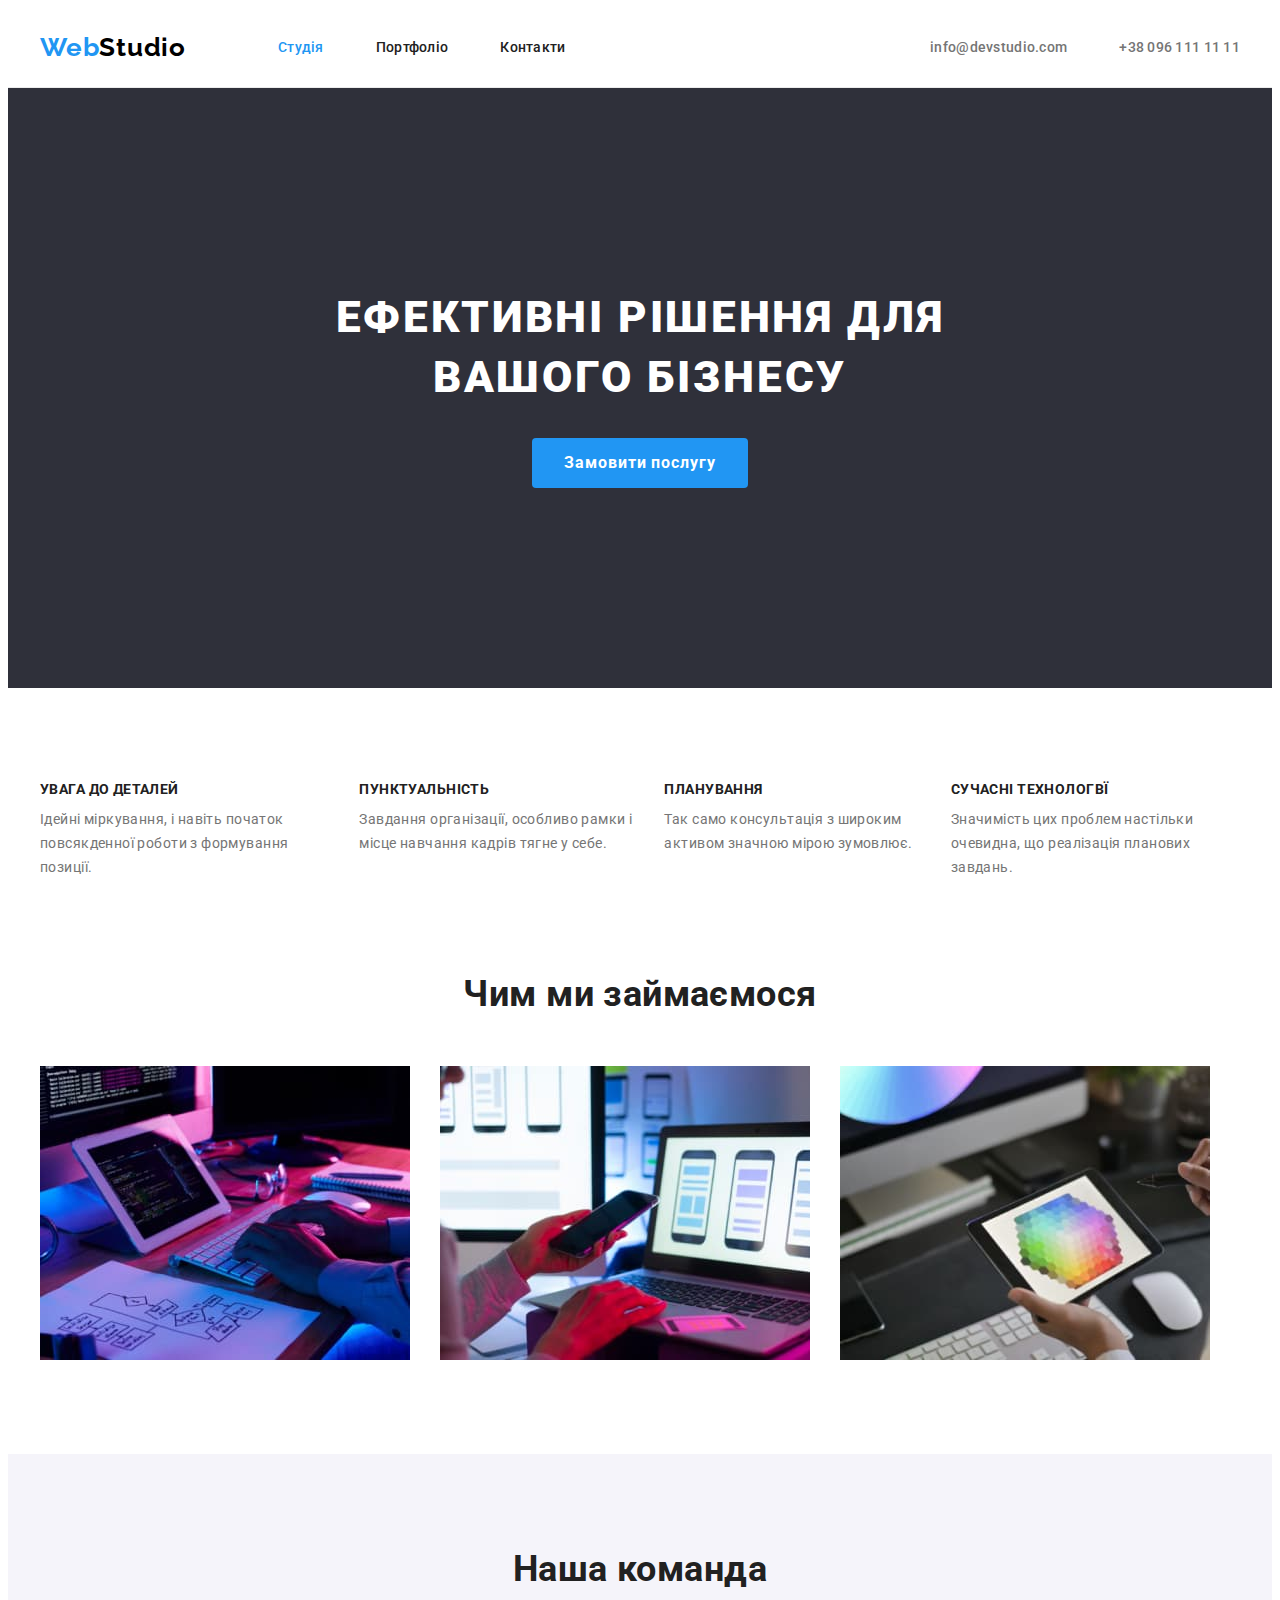
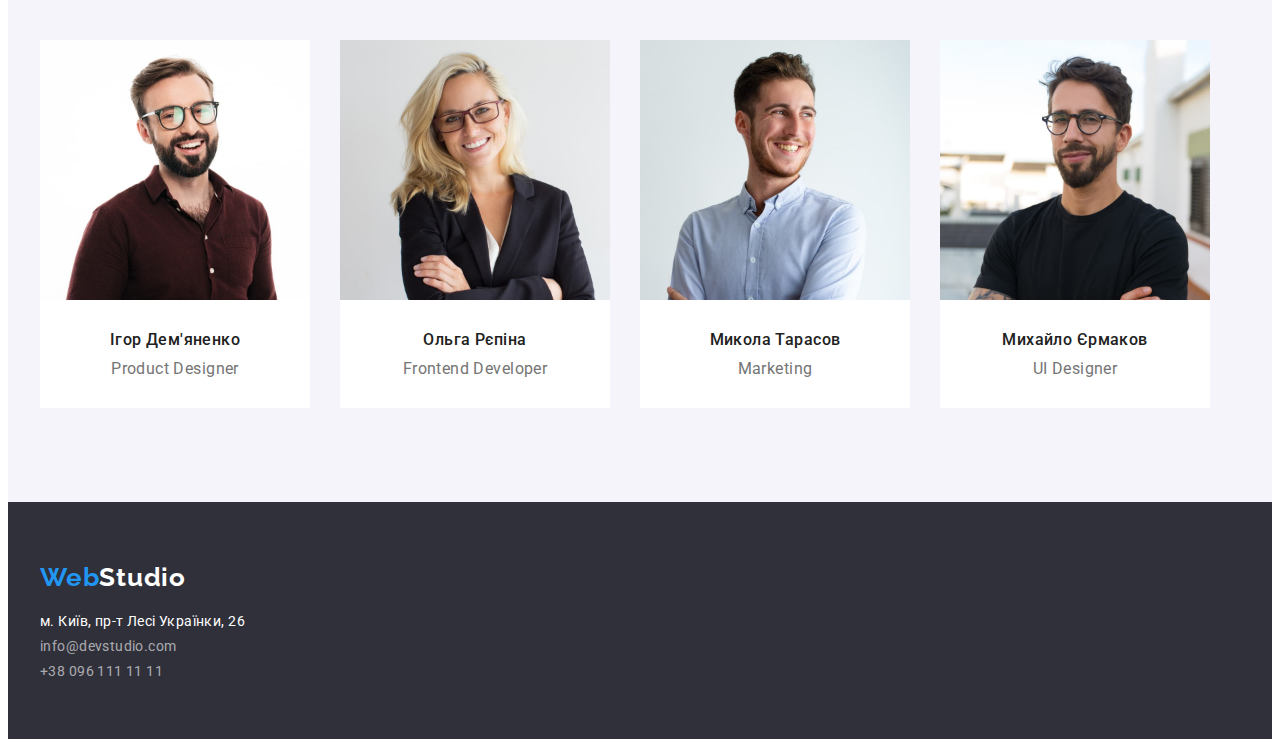
==== index.html @ 87c60b22 "add 3" ====
<!DOCTYPE html>
<html lang="uk">
  <head>
    <meta charset="UTF-8" />
    <meta http-equiv="X-UA-Compatible" content="IE=edge" />
    <meta name="viewport" content="width=device-width, initial-scale=1.0" />
    <title>Document</title>
    <link
      rel="stylesheet"
      href="https://cdnjs.cloudflare.com/ajax/libs/modern-normalize/1.1.0/modern-normalize.min.css"
      integrity="sha512-wpPYUAdjBVSE4KJnH1VR1HeZfpl1ub8YT/NKx4PuQ5NmX2tKuGu6U/JRp5y+Y8XG2tV+wKQpNHVUX03MfMFn9Q=="
      crossorigin="anonymous"
      referrerpolicy="no-referrer"
    />
    <link rel="preconnect" href="https://fonts.googleapis.com" />
    <link rel="preconnect" href="https://fonts.gstatic.com" crossorigin />
    <link
      href="https://fonts.googleapis.com/css2?family=Raleway:wght@700&family=Roboto:ital,wght@0,400;0,500;0,700;1,900&display=swap"
      rel="stylesheet"
    />
    <link rel="stylesheet" href="./css/styles.css" />
  </head>

  <body>
    <header class="heder">
      <div class="container heder-container">
        <nav class="navigation">
          <a href="" lang="en" class="logo link">
            <span class="accent">Web</span>Studio
          </a>
          <ul class="nav-list">
            <li class="nav-list-item list">
              <a href="" class="nav-list-link link current">Студія</a>
            </li>
            <li class="nav-list-item list">
              <a href="./portfolio.html" class="nav-list-link link">
                Портфоліо
              </a>
            </li>
            <li class="nav-list-item list">
              <a href="" class="nav-list-link link">Контакти</a>
            </li>
          </ul>
        </nav>
        <ul class="contacts">
          <li class="contacts-list list">
            <a href="mailto:info@devstudio.com" class="contacts-list-link link">
              info@devstudio.com
            </a>
          </li>
          <li class="contacts-list list">
            <a href="tel:+380961111111" class="contacts-list-link link">
              +38 096 111 11 11
            </a>
          </li>
        </ul>
      </div>
    </header>
    <main>
      <section class="hero">
        <div class="container">
          <h1 class="hero-title">
            Ефективні рішення для <br />
            вашого бізнесу
          </h1>
          <button type="button" class="button">Замовити послугу</button>
        </div>
      </section>
      <section class="section-features section">
        <div class="container">
          <h2 class="visually-hidden">Особливості</h2>
          <ul class="section-features-list">
            <li class="list section-features-list-item">
              <h3 class="section-features-list-title">Увага до деталей</h3>
              <p>
                Ідейні міркування, і навіть початок повсякденної роботи з
                формування позиції.
              </p>
            </li>
            <li class="list section-features-list-item">
              <h3 class="section-features-list-title">Пунктуальність</h3>
              <p>
                Завдання організації, особливо рамки і місце навчання кадрів
                тягне у себе.
              </p>
            </li>
            <li class="list section-features-list-item">
              <h3 class="section-features-list-title">Планування</h3>
              <p>
                Так само консультація з широким активом значною мірою зумовлює.
              </p>
            </li>
            <li class="list section-features-list-item">
              <h3 class="section-features-list-title">Сучасні технологвї</h3>
              <p>
                Значимість цих проблем настільки очевидна, що реалізація
                планових завдань.
              </p>
            </li>
          </ul>
        </div>
      </section>
      <section class="section-work section">
        <div class="container">
          <h2 class="section-title">Чим ми займаємося</h2>
          <ul class="section-work-list">
            <li class="section-work-item list">
              <img src="./images/img1.jpg" alt="Архітектура" width="370" />
            </li>
            <li class="section-work-item list">
              <img src="./images/img2.jpg" alt="Мобільні додатки" width="370" />
            </li>
            <li class="section-work-item list">
              <img src="./images/img3.jpg" alt="Палітра кольорів" width="370" />
            </li>
          </ul>
        </div>
      </section>
      <section class="section-team section">
        <div class="container">
          <h2 class="section-title">Наша команда</h2>
          <ul class="section-team-list">
            <li class="section-team-item list">
              <img
                class="section-team-list-img"
                src="./images/photo1.jpg"
                alt="Ігор Дем'яненко"
                width="270"
              />
              <div class="section-team-descr">
                <h3 class="section-team-member">Ігор Дем'яненко</h3>
                <p lang="en" class="section-team-position">Product Designer</p>
              </div>
            </li>
            <li class="section-team-item list">
              <img
                class="section-team-list-img"
                src="./images/photo2.jpg"
                alt="Ольга Рєпіна"
                width="270"
              />
              <div class="section-team-descr">
                <h3 class="section-team-member">Ольга Рєпіна</h3>
                <p lang="en" class="section-team-position">
                  Frontend Developer
                </p>
              </div>
            </li>
            <li class="section-team-item list">
              <img
                class="section-team-list-img"
                src="./images/photo3.jpg"
                alt="Микола Тарасов"
                width="270"
              />
              <div class="section-team-descr">
                <h3 class="section-team-member">Микола Тарасов</h3>
                <p lang="en" class="section-team-position">Marketing</p>
              </div>
            </li>
            <li class="section-team-item list">
              <img
                class="section-team-list-img"
                src="./images/photo4.jpg"
                alt="Михайло Єрмаков"
                width="270"
              />
              <div class="section-team-descr">
                <h3 class="section-team-member">Михайло Єрмаков</h3>
                <p lang="en" class="section-team-position">UI Designer</p>
              </div>
            </li>
          </ul>
        </div>
      </section>
    </main>
    <footer class="footer">
      <div class="container">
        <a href="" lang="en" class="footer-logo logo link"
          ><span class="accent">Web</span>Studio</a
        >
        <address class="address">
          <ul>
            <li class="address-list list">
              <a
                href="https://goo.gl/maps/4V4TuiHrdGHVnP1g9"
                target="_blank"
                rel="noopener noreferrer"
                class="address-list-link link"
              >
                м. Київ, пр-т Лесі Українки, 26
              </a>
            </li>
            <li class="address-list list">
              <a
                href="mailto:info@devstudio.com"
                class="address-list-link address-list-contacts link"
                >info@devstudio.com</a
              >
            </li>
            <li class="address-list list">
              <a
                href="tel:+380961111111"
                class="address-list-link address-list-contacts link"
                >+38 096 111 11 11</a
              >
            </li>
          </ul>
        </address>
      </div>
    </footer>
  </body>
</html>
---- css/styles.css ----
:root {
    --accent-color: #2196F3;
    --title-text-color: #212121;
    --primary-text-color: #757575;
    --heder-backgroun-color: #ffffff;
    --primary-backgroun-color: #ffffff;
    --section-background-color: #F5F4FA;
} 


/* ========START BODY======== */
body {
    background-color: var(--primary-backgroun-color);
    color: var(--primary-text-color);
    font-family: Roboto, sans-serif;
    font-size: 14px;
    letter-spacing: 0.03em;
}

h1,h2,h3,h4,h5, p {
    margin-top: 0;
    margin-bottom: 0;

}

ul {
    margin-top: 0;
    margin-bottom: 0;
    padding-left: 0;
}

img {
    display: block;
}

.link {
    text-decoration: none;
}

.list {
    list-style: none;
}

.container {
    width: 1200px;
    padding-left: 15px;
    padding-right: 15px;
    margin-left: auto;
    margin-right: auto;
}

.section {
    padding-top: 94px;
    padding-bottom: 94px;
}
/* ========END BODY======== */

/* ========START HEDER======== */
header {
    background-color: var(--heder-backgroun-color);
    padding-top: 24px;
    padding-bottom: 24px;
    border-bottom: 1px solid #ECECEC;
}
.heder-container {
    display: flex;
    align-items: center;
}

.navigation {
    display: flex;
    align-items: center;
}

.nav-list {
    display: flex;
}
.logo {
    margin-right: 92px;
    font-family: Raleway, sans-serif;
    font-weight: 700;
    font-size: 26px;
    line-height: 1.19;
    letter-spacing: 0.03em;
    color: #000000;
}

.logo:hover,
.logo:focus {
    color: var(--accent-color);
}

.accent {
    color: var(--accent-color);
}

.nav-list-item:not(:last-child) {
    margin-right: 52px;
}

.nav-list-link {
    font-weight: 500;
    line-height: 1.14;
    letter-spacing: 0.02em;
    color: var(--title-text-color);
}

.nav-list-link:hover,
.nav-list-link:focus,
.current {
    color: var(--accent-color);
}

.contacts {
    display: flex;
    margin-left: auto;
}

.contacts-list:not(:last-child) {
    margin-right: 52px;
}

.contacts-list-link {
    font-weight: 500;
    line-height: 1.14;
    letter-spacing: 0.02em;
    color: var(--primary-text-color);
    
}

.contacts-list-link:hover,
.contacts-list-link:focus {
    color: var(--accent-color);
}

/* ========END HEDER======== */

/* ========START HERO======== */
.hero {
    padding-top: 200px;
    padding-bottom: 200px;
    background-color: #2F303A;
}
 
.hero-title {
    margin-bottom: 30px;
    font-weight: 900;
    font-size: 44px;
    line-height: 1.36;
    text-align: center;
    letter-spacing: 0.06em;
    text-transform: uppercase;
    color: #ffffff;
}

.button {
    display: block;
    min-width: 216px;
    min-height: 50px;
    margin-left: auto;
    margin-right: auto;
    border: none;
    padding-top: 10px;
    padding-bottom: 10px;
    padding-left: 10px;
    padding-right: 10px;
    text-align: center;
    border-radius: 4px;
    font-family: inherit;
    font-weight: 700;
    font-size: 16px;
    line-height: 1.88;
    text-align: center;
    letter-spacing: 0.06em;
    background-color: var(--accent-color);
    color: #FFFFFF;
    cursor: pointer;
}

.button:hover,
.button:focus {
    background-color: #FFFFFF;
    color:var(--accent-color) ;
}
/* ========END HERO======== */

/* ========START MAIN======== */

.section-title {
    margin-bottom: 50px;
    font-weight: 700;
    font-size: 36px;
    line-height: 1.17;
    text-align: center;
    color: var(--title-text-color);
}
/* -----SECTION FEATURES----- */
.visually-hidden {
    position: absolute;
    width: 1px;
    height: 1px;
    margin: -1px;
    border: 0;
    padding: 0;
    white-space: nowrap;
    clip-path: inset(100%);
    clip: rect(0 0 0 0);
    overflow: hidden;
}

.section-features {
    background-color: var(--primary-backgroun-color);
    line-height: 1.71;
}

.section-features-list {
    display: flex;
}

.section-features-list-item{
    flex-basis: calc((100%-90px)/4);
}


.section-features-list-item:not(:last-child) {
    margin-right: 30px;
}

.section-features-list-title {
    margin-bottom: 10px;
    font-size: 14px;
    font-weight: 700;
    line-height: 1.14;
    text-transform: uppercase;
    color: var(--title-text-color);
}

/* -----SECTION WORK----- */
.section-work {
    padding-top: 0px;
    background-color: var(--primary-backgroun-color);
}

.section-work-list {
    display: flex;
}

.section-work-item:not(:last-child) { 
    margin-right: 30px;
} 

/* -----SECTION TEAM----- */

.section-team {
    background-color: var(--section-background-color);
}

.section-team-list {
    display: flex;
}

.section-team-item {
    flex-basis: calc((100%-90px)/4);
}

.section-team-item:not(:last-child) {
    margin-right: 30px;
}

.section-team-descr {
    padding-top: 30px;
    padding-bottom: 30px;
    background-color: var(--primary-backgroun-color);
}
.section-team-member {
    margin-bottom: 10px;
    font-weight: 500;
    font-size: 16px;
    line-height: 1.19;
    text-align: center;
    color: var(--title-text-color);
}

.section-team-position {
    font-size: 16px;
    line-height: 19px;
    text-align: center;
}

/* ========END MAIN======== */

/* ========START FOOTER======== */
.footer {
    padding-top: 60px;
    padding-bottom: 60px;
    background: #2F303A;
}

.footer-logo {
    display: block;
    margin-bottom: 20px;
    color: #ffffff;
}

.address-list:not(:last-child) {
    margin-bottom: 9px;
}

.address-list-link {
    font-style: normal;
    color: #FFFFFF;
}

.address-list-contacts {
color: rgba(255, 255, 255, 0.6);
}


/* ========END FOOTER======== */

/* ========START PORTFOLIO======== */

/* ------ SECTION PORTFOLIO----- */
.section-portfolio {
    background-color: var(--primary-backgroun-color);
}

.portfolio-filter {
    display: flex;
    margin-bottom: 50px;
    justify-content: center;
}

.portfolio-filter-item:not(:last-child) {
    margin-right: 8px;
}

.portfolio-btn {
    min-width: 73px;
    padding-top: 6px;
    padding-bottom: 6px;
    padding-left: 22px;
    padding-right: 22px;
    border: none;
    border-radius: 4px;
    background-color:var(--section-background-color);
    font-family: inherit;
    font-weight: 500;
    font-size: 16px;
    line-height: 1.63;
    text-align: center;
    color: var(--title-text-color);
}

.portfolio-btn:hover,
.portfolio-btn:focus {
    background-color: var(--accent-color);
    color: #FFFFFF;
}

.portfolio-list {
    display: flex;
    flex-wrap: wrap;
    margin-bottom: -30px;
    }

.portfolio-list-item {
    width: 370px;
    margin-right: 30px;
    margin-bottom: 30px;
} 

 /* .portfolio-list-item {
    flex-basis: calc((100%-60px)/3);
    margin-right: 30px;
} */

.portfolio-list-item:nth-child(3n) {
    margin-right: 0px;
} 

.portfolio-text {
    padding-top: 20px;
    padding-bottom: 20px;
    padding-right: 24px;
    padding-left: 24px;
    border: 1px solid #EEEEEE;
    border-top: none;
}

.portfolio-title {
    margin-bottom: 4px;
    font-weight: 700;
    font-size: 18px;
    line-height: 2;
    letter-spacing: 0.06em;
    color: var(--title-text-color);
}

.portfolio-descr {
    font-size: 16px;
    line-height: 1.88;
    color: var(--primary-text-color);
}
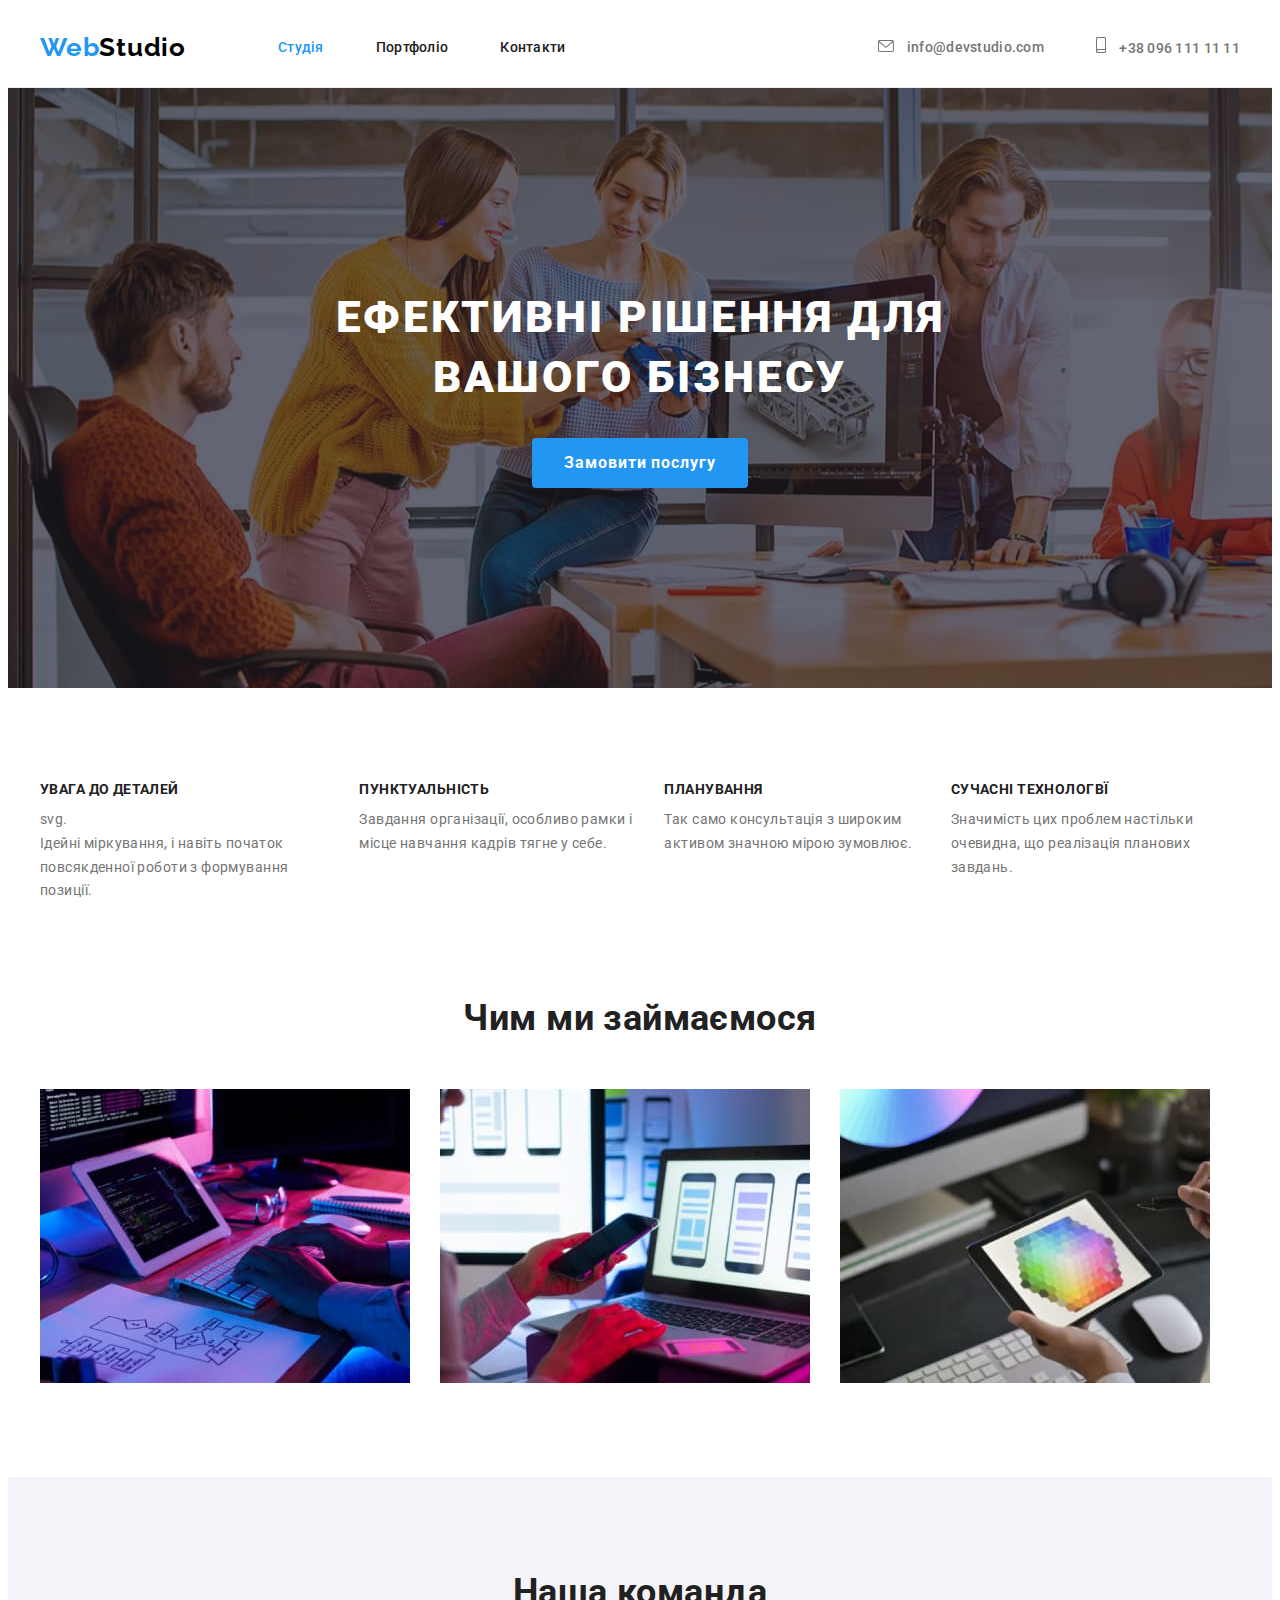
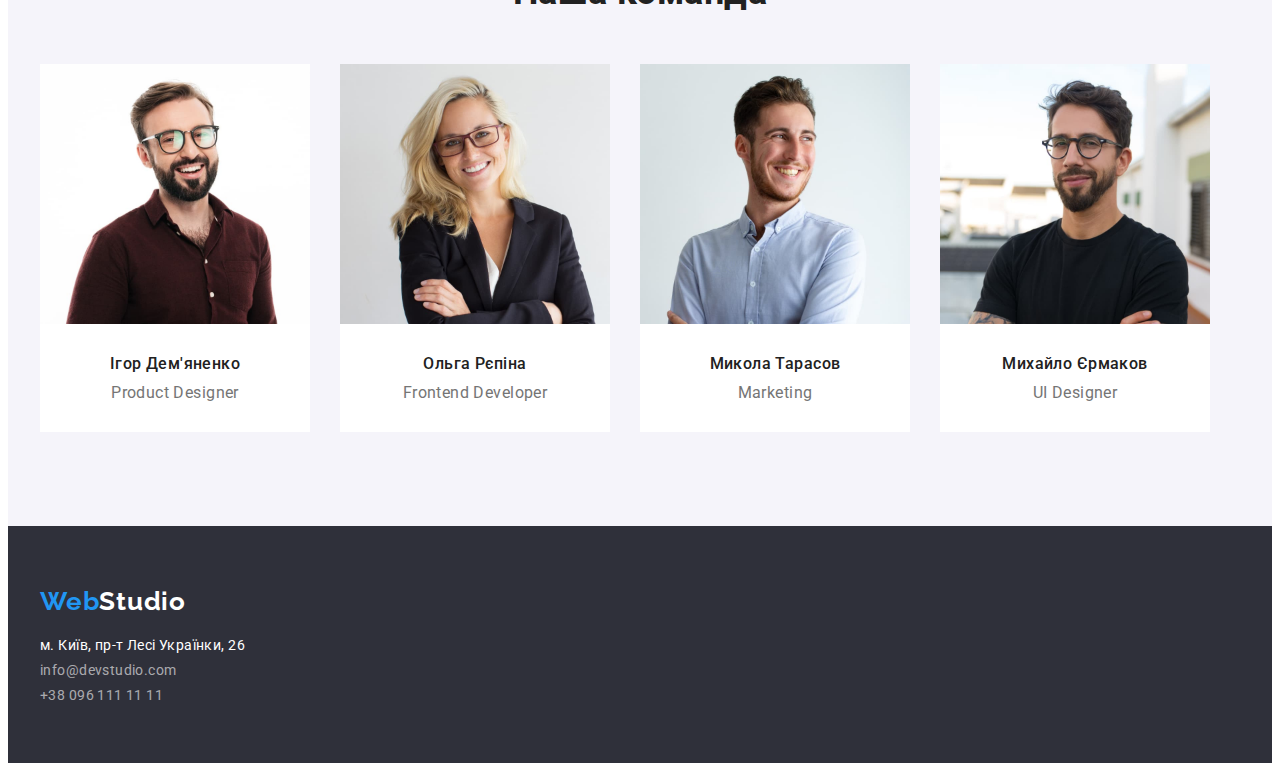
==== commit 63db2d3c: "add svg heder" ====
--- a/index.html
+++ b/index.html
@@ -45,11 +45,17 @@
         <ul class="contacts">
           <li class="contacts-list list">
             <a href="mailto:info@devstudio.com" class="contacts-list-link link">
+              <svg class="email-img" width="16" height="12">
+                <use href="./images/sprite/sprite.svg#email"></use>
+              </svg>
               info@devstudio.com
             </a>
           </li>
           <li class="contacts-list list">
             <a href="tel:+380961111111" class="contacts-list-link link">
+              <svg class="phone-img" width="10" height="16">
+                <use href="./images/sprite/sprite.svg#phone"></use>
+              </svg>
               +38 096 111 11 11
             </a>
           </li>
@@ -72,6 +78,7 @@
           <ul class="section-features-list">
             <li class="list section-features-list-item">
               <h3 class="section-features-list-title">Увага до деталей</h3>
+              svg.
               <p>
                 Ідейні міркування, і навіть початок повсякденної роботи з
                 формування позиції.
@@ -176,9 +183,9 @@
     </main>
     <footer class="footer">
       <div class="container">
-        <a href="" lang="en" class="footer-logo logo link"
-          ><span class="accent">Web</span>Studio</a
-        >
+        <a href="" lang="en" class="footer-logo logo link">
+          <span class="accent">Web</span>Studio
+        </a>
         <address class="address">
           <ul>
             <li class="address-list list">
@@ -195,15 +202,17 @@
               <a
                 href="mailto:info@devstudio.com"
                 class="address-list-link address-list-contacts link"
-                >info@devstudio.com</a
               >
+                info@devstudio.com
+              </a>
             </li>
             <li class="address-list list">
               <a
                 href="tel:+380961111111"
                 class="address-list-link address-list-contacts link"
-                >+38 096 111 11 11</a
               >
+                +38 096 111 11 11
+              </a>
             </li>
           </ul>
         </address>
--- a/css/styles.css
+++ b/css/styles.css
@@ -113,6 +113,7 @@
 
 .contacts {
     display: flex;
+    align-items: center;
     margin-left: auto;
 }
 
@@ -125,7 +126,6 @@
     line-height: 1.14;
     letter-spacing: 0.02em;
     color: var(--primary-text-color);
-    
 }
 
 .contacts-list-link:hover,
@@ -133,13 +133,40 @@
     color: var(--accent-color);
 }
 
+.email-img {
+    margin-right: 10px;
+    fill: var(--primary-text-color);
+}
+
+.email-img:hover,
+.email-img:focus {
+    fill: var(--accent-color);
+}
+
+.phone-img {
+    margin-right: 10px;
+    fill: var(--primary-text-color);
+}
+
+.phone-img:hover,
+.phone-img:focus {
+    fill: var(--accent-color);
+}
+
 /* ========END HEDER======== */
 
 /* ========START HERO======== */
 .hero {
+    background-image: linear-gradient(
+        rgba(47, 48, 58, 0.4),
+        rgba(47, 48, 58, 0.4)), 
+        url(../images/hero.jpg);
+    background-size: cover;
+    background-color: #C4C4C4;
     padding-top: 200px;
     padding-bottom: 200px;
-    background-color: #2F303A;
+    
+    
 }
  
 .hero-title {
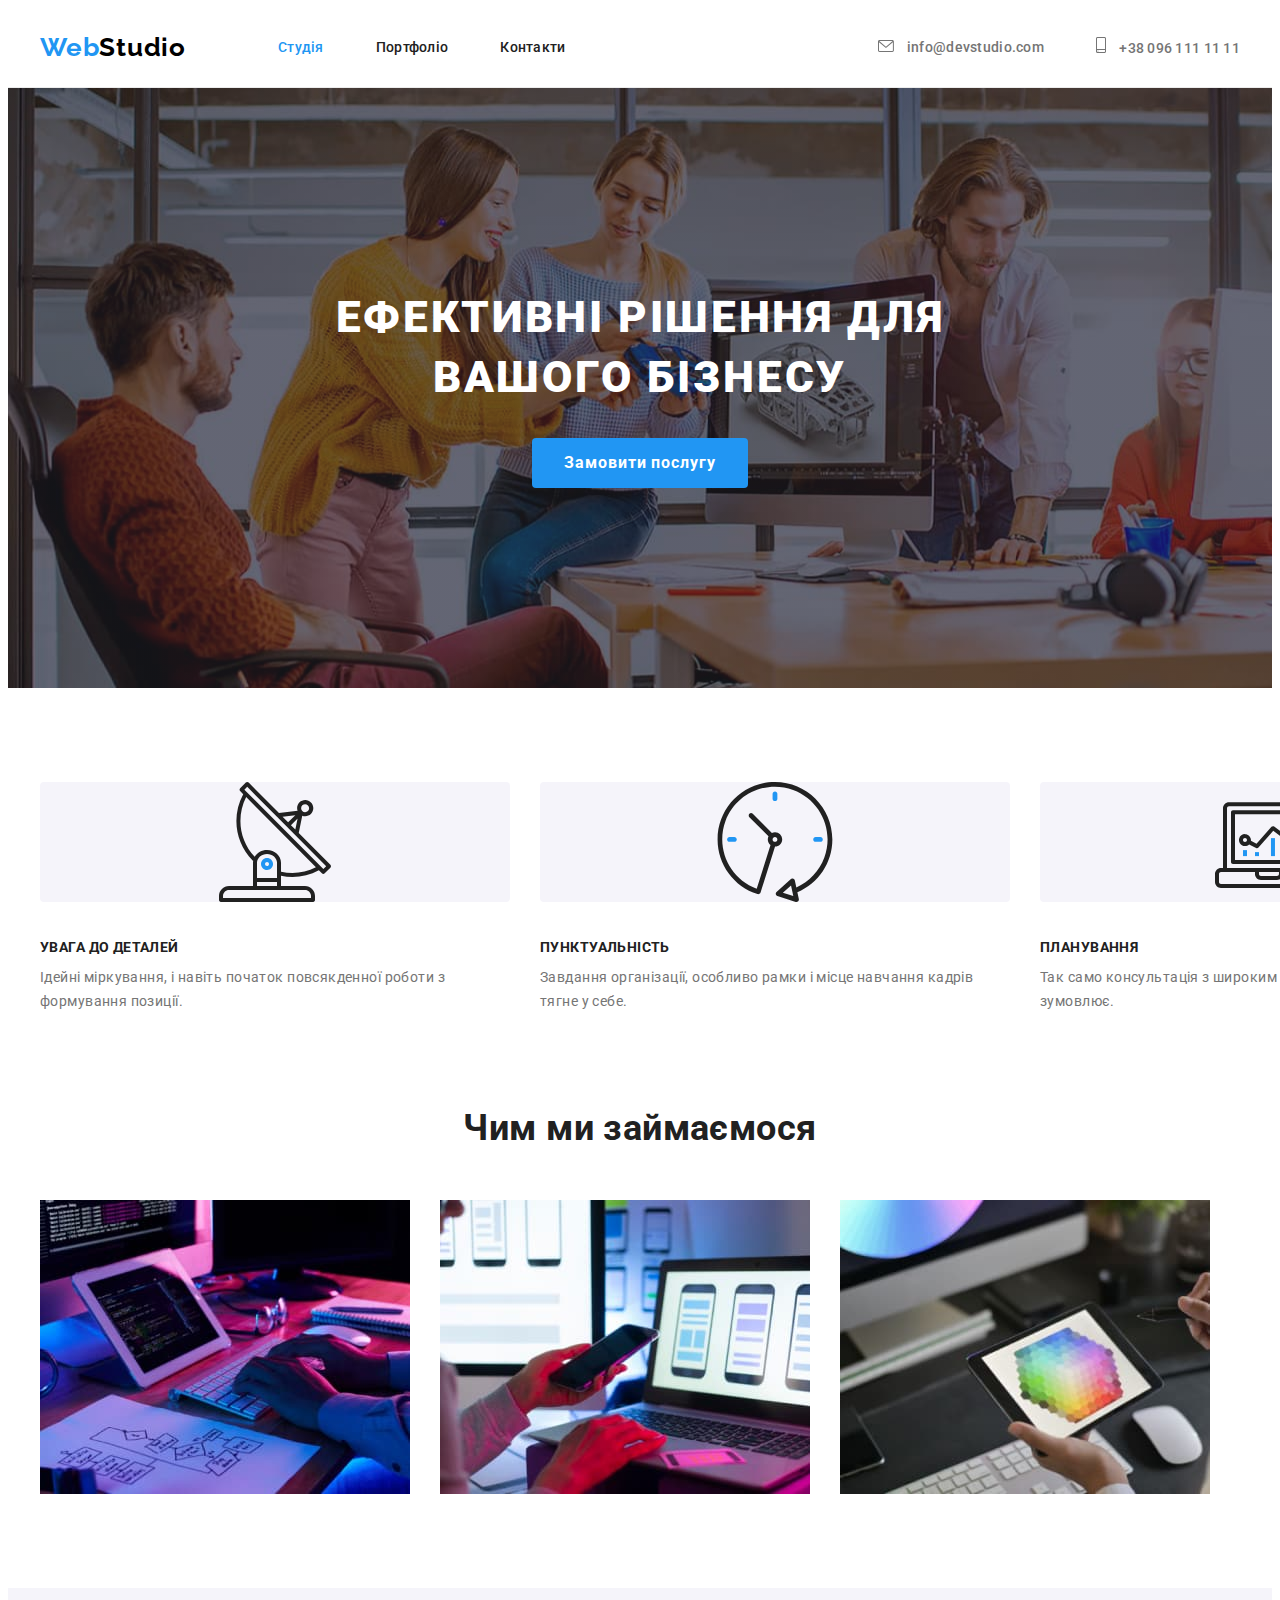
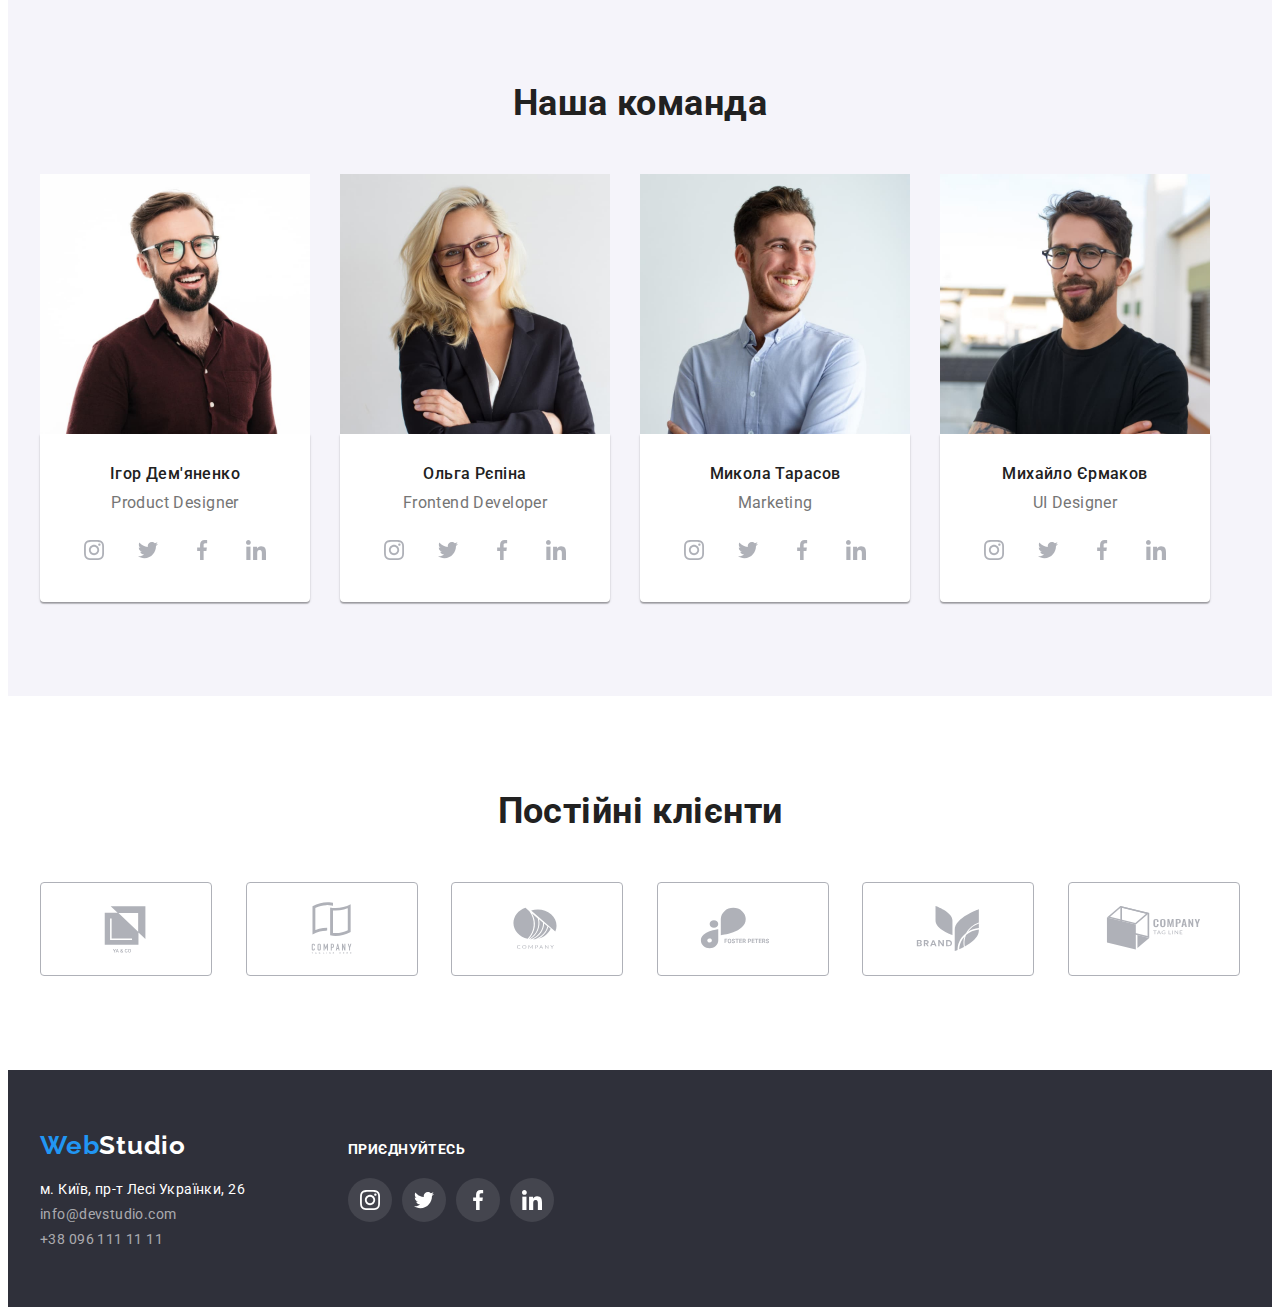
==== commit b4b4a069: "all hometask" ====
--- a/index.html
+++ b/index.html
@@ -77,14 +77,19 @@
           <h2 class="visually-hidden">Особливості</h2>
           <ul class="section-features-list">
             <li class="list section-features-list-item">
+              <svg class="features-pict" width="270" height="120">
+                <use href="./images/sprite/sprite.svg#antenna"></use>
+              </svg>
               <h3 class="section-features-list-title">Увага до деталей</h3>
-              svg.
               <p>
                 Ідейні міркування, і навіть початок повсякденної роботи з
                 формування позиції.
               </p>
             </li>
             <li class="list section-features-list-item">
+              <svg class="features-pict" width="270" height="120">
+                <use href="./images/sprite/sprite.svg#clock"></use>
+              </svg>
               <h3 class="section-features-list-title">Пунктуальність</h3>
               <p>
                 Завдання організації, особливо рамки і місце навчання кадрів
@@ -92,12 +97,18 @@
               </p>
             </li>
             <li class="list section-features-list-item">
+              <svg class="features-pict" width="270" height="120">
+                <use href="./images/sprite/sprite.svg#diagram"></use>
+              </svg>
               <h3 class="section-features-list-title">Планування</h3>
               <p>
                 Так само консультація з широким активом значною мірою зумовлює.
               </p>
             </li>
             <li class="list section-features-list-item">
+              <svg class="features-pict" width="270" height="120">
+                <use href="./images/sprite/sprite.svg#astronaut"></use>
+              </svg>
               <h3 class="section-features-list-title">Сучасні технологвї</h3>
               <p>
                 Значимість цих проблем настільки очевидна, що реалізація
@@ -137,6 +148,36 @@
               <div class="section-team-descr">
                 <h3 class="section-team-member">Ігор Дем'яненко</h3>
                 <p lang="en" class="section-team-position">Product Designer</p>
+                <ul class="social-list list">
+                  <li class="social-list-item">
+                    <a href="" class="social-list-link link">
+                      <svg class="social-list-icon" width="20" height="20">
+                        <use href="./images/sprite/sprite.svg#instagram"></use>
+                      </svg>
+                    </a>
+                  </li>
+                  <li class="social-list-item">
+                    <a href="" class="social-list-link link">
+                      <svg class="social-list-icon" width="20" height="20">
+                        <use href="./images/sprite/sprite.svg#twitter"></use>
+                      </svg>
+                    </a>
+                  </li>
+                  <li class="social-list-item">
+                    <a href="" class="social-list-link link">
+                      <svg class="social-list-icon" width="20" height="20">
+                        <use href="./images/sprite/sprite.svg#facebook"></use>
+                      </svg>
+                    </a>
+                  </li>
+                  <li class="social-list-item">
+                    <a href="" class="social-list-link link">
+                      <svg class="social-list-icon" width="20" height="20">
+                        <use href="./images/sprite/sprite.svg#linkedin"></use>
+                      </svg>
+                    </a>
+                  </li>
+                </ul>
               </div>
             </li>
             <li class="section-team-item list">
@@ -151,6 +192,36 @@
                 <p lang="en" class="section-team-position">
                   Frontend Developer
                 </p>
+                <ul class="social-list list">
+                  <li class="social-list-item">
+                    <a href="" class="social-list-link link">
+                      <svg class="social-list-icon" width="20" height="20">
+                        <use href="./images/sprite/sprite.svg#instagram"></use>
+                      </svg>
+                    </a>
+                  </li>
+                  <li class="social-list-item">
+                    <a href="" class="social-list-link link">
+                      <svg class="social-list-icon" width="20" height="20">
+                        <use href="./images/sprite/sprite.svg#twitter"></use>
+                      </svg>
+                    </a>
+                  </li>
+                  <li class="social-list-item">
+                    <a href="" class="social-list-link link">
+                      <svg class="social-list-icon" width="20" height="20">
+                        <use href="./images/sprite/sprite.svg#facebook"></use>
+                      </svg>
+                    </a>
+                  </li>
+                  <li class="social-list-item">
+                    <a href="" class="social-list-link link">
+                      <svg class="social-list-icon" width="20" height="20">
+                        <use href="./images/sprite/sprite.svg#linkedin"></use>
+                      </svg>
+                    </a>
+                  </li>
+                </ul>
               </div>
             </li>
             <li class="section-team-item list">
@@ -163,6 +234,36 @@
               <div class="section-team-descr">
                 <h3 class="section-team-member">Микола Тарасов</h3>
                 <p lang="en" class="section-team-position">Marketing</p>
+                <ul class="social-list list">
+                  <li class="social-list-item">
+                    <a href="" class="social-list-link link">
+                      <svg class="social-list-icon" width="20" height="20">
+                        <use href="./images/sprite/sprite.svg#instagram"></use>
+                      </svg>
+                    </a>
+                  </li>
+                  <li class="social-list-item">
+                    <a href="" class="social-list-link link">
+                      <svg class="social-list-icon" width="20" height="20">
+                        <use href="./images/sprite/sprite.svg#twitter"></use>
+                      </svg>
+                    </a>
+                  </li>
+                  <li class="social-list-item">
+                    <a href="" class="social-list-link link">
+                      <svg class="social-list-icon" width="20" height="20">
+                        <use href="./images/sprite/sprite.svg#facebook"></use>
+                      </svg>
+                    </a>
+                  </li>
+                  <li class="social-list-item">
+                    <a href="" class="social-list-link link">
+                      <svg class="social-list-icon" width="20" height="20">
+                        <use href="./images/sprite/sprite.svg#linkedin"></use>
+                      </svg>
+                    </a>
+                  </li>
+                </ul>
               </div>
             </li>
             <li class="section-team-item list">
@@ -175,47 +276,161 @@
               <div class="section-team-descr">
                 <h3 class="section-team-member">Михайло Єрмаков</h3>
                 <p lang="en" class="section-team-position">UI Designer</p>
+                <ul class="social-list list">
+                  <li class="social-list-item">
+                    <a href="" class="social-list-link link">
+                      <svg class="social-list-icon" width="20" height="20">
+                        <use href="./images/sprite/sprite.svg#instagram"></use>
+                      </svg>
+                    </a>
+                  </li>
+                  <li class="social-list-item">
+                    <a href="" class="social-list-link link">
+                      <svg class="social-list-icon" width="20" height="20">
+                        <use href="./images/sprite/sprite.svg#twitter"></use>
+                      </svg>
+                    </a>
+                  </li>
+                  <li class="social-list-item">
+                    <a href="" class="social-list-link link">
+                      <svg class="social-list-icon" width="20" height="20">
+                        <use href="./images/sprite/sprite.svg#facebook"></use>
+                      </svg>
+                    </a>
+                  </li>
+                  <li class="social-list-item">
+                    <a href="" class="social-list-link link">
+                      <svg class="social-list-icon" width="20" height="20">
+                        <use href="./images/sprite/sprite.svg#linkedin"></use>
+                      </svg>
+                    </a>
+                  </li>
+                </ul>
               </div>
+            </li>
+          </ul>
+        </div>
+      </section>
+      <section class="section-clients section">
+        <div class="container">
+          <h2 class="section-title">Постійні клієнти</h2>
+          <ul class="section-clients-list list">
+            <li class="section-clients-list-item">
+              <a href="" class="section-clients-list-link link">
+                <svg class="clients-logo" width="106" height="60">
+                  <use href="./images/sprite/sprite.svg#logo1"></use>
+                </svg>
+              </a>
+            </li>
+            <li class="section-clients-list-item">
+              <a href="" class="section-clients-list-link link">
+                <svg class="clients-logo" width="106" height="60">
+                  <use href="./images/sprite/sprite.svg#logo2"></use>
+                </svg>
+              </a>
+            </li>
+            <li class="section-clients-list-item">
+              <a href="" class="section-clients-list-link link">
+                <svg class="clients-logo" width="106" height="60">
+                  <use href="./images/sprite/sprite.svg#logo3"></use>
+                </svg>
+              </a>
+            </li>
+            <li class="section-clients-list-item">
+              <a href="" class="section-clients-list-link link">
+                <svg class="clients-logo" width="106" height="60">
+                  <use href="./images/sprite/sprite.svg#logo4"></use>
+                </svg>
+              </a>
+            </li>
+            <li class="section-clients-list-item">
+              <a href="" class="section-clients-list-link link">
+                <svg class="clients-logo" width="106" height="60">
+                  <use href="./images/sprite/sprite.svg#logo5"></use>
+                </svg>
+              </a>
+            </li>
+            <li class="section-clients-list-item">
+              <a href="" class="section-clients-list-link link">
+                <svg class="clients-logo" width="106" height="60">
+                  <use href="./images/sprite/sprite.svg#logo6"></use>
+                </svg>
+              </a>
             </li>
           </ul>
         </div>
       </section>
     </main>
     <footer class="footer">
-      <div class="container">
-        <a href="" lang="en" class="footer-logo logo link">
-          <span class="accent">Web</span>Studio
-        </a>
-        <address class="address">
-          <ul>
-            <li class="address-list list">
-              <a
-                href="https://goo.gl/maps/4V4TuiHrdGHVnP1g9"
-                target="_blank"
-                rel="noopener noreferrer"
-                class="address-list-link link"
-              >
-                м. Київ, пр-т Лесі Українки, 26
-              </a>
-            </li>
-            <li class="address-list list">
-              <a
-                href="mailto:info@devstudio.com"
-                class="address-list-link address-list-contacts link"
-              >
-                info@devstudio.com
-              </a>
-            </li>
-            <li class="address-list list">
-              <a
-                href="tel:+380961111111"
-                class="address-list-link address-list-contacts link"
-              >
-                +38 096 111 11 11
-              </a>
-            </li>
-          </ul>
-        </address>
+      <div class="container footer-container">
+        <div class="footer-wraper-left">
+          <a href="" lang="en" class="footer-logo logo link">
+            <span class="accent">Web</span>Studio
+          </a>
+          <address class="address">
+            <ul>
+              <li class="address-list list">
+                <a
+                  href="https://goo.gl/maps/4V4TuiHrdGHVnP1g9"
+                  target="_blank"
+                  rel="noopener noreferrer"
+                  class="address-list-link link"
+                >
+                  м. Київ, пр-т Лесі Українки, 26
+                </a>
+              </li>
+              <li class="address-list list">
+                <a
+                  href="mailto:info@devstudio.com"
+                  class="address-list-link address-list-contacts link"
+                >
+                  info@devstudio.com
+                </a>
+              </li>
+              <li class="address-list list">
+                <a
+                  href="tel:+380961111111"
+                  class="address-list-link address-list-contacts link"
+                >
+                  +38 096 111 11 11
+                </a>
+              </li>
+            </ul>
+          </address>
+        </div>
+        <div class="footer-wraper-right">
+          <h3 class="footer-title">Приєднуйтесь</h3>
+          <ul class="social-list list">
+            <li class="social-list-item">
+              <a href="" class="social-list-link footer-social-list-link link">
+                <svg class="social-list-icon" width="20" height="20">
+                  <use href="./images/sprite/sprite.svg#instagram"></use>
+                </svg>
+              </a>
+            </li>
+            <li class="social-list-item">
+              <a href="" class="social-list-link footer-social-list-link link">
+                <svg class="social-list-icon" width="20" height="20">
+                  <use href="./images/sprite/sprite.svg#twitter"></use>
+                </svg>
+              </a>
+            </li>
+            <li class="social-list-item">
+              <a href="" class="social-list-link footer-social-list-link link">
+                <svg class="social-list-icon" width="20" height="20">
+                  <use href="./images/sprite/sprite.svg#facebook"></use>
+                </svg>
+              </a>
+            </li>
+            <li class="social-list-item">
+              <a href="" class="social-list-link footer-social-list-link link">
+                <svg class="social-list-icon" width="20" height="20">
+                  <use href="./images/sprite/sprite.svg#linkedin"></use>
+                </svg>
+              </a>
+            </li>
+          </ul>
+        </div>
       </div>
     </footer>
   </body>
--- a/css/styles.css
+++ b/css/styles.css
@@ -52,6 +52,31 @@
 .section {
     padding-top: 94px;
     padding-bottom: 94px;
+}
+
+.social-list {
+    display: flex;
+    justify-content: space-between;
+}
+
+.social-list-item:not(:last-child) {
+    margin-right: 10px;
+}
+
+.social-list-link {
+    display: flex;
+    align-items: center;
+    justify-content: center;
+    width: 44px;
+    height: 44px;
+    border-radius: 50%;
+    fill: #AFB1B8;
+}
+
+.social-list-link:hover,
+.social-list-link:focus {
+    fill: #ffffff;
+    background-color: var(--accent-color);
 }
 /* ========END BODY======== */
 
@@ -253,6 +278,13 @@
     margin-right: 30px;
 }
 
+.features-pict {
+    margin-bottom: 30px;
+    background-color: var(--section-background-color);
+    border-radius: 4px;
+    padding-left: 100px;
+    padding-right: 100px;
+}
 .section-features-list-title {
     margin-bottom: 10px;
     font-size: 14px;
@@ -297,7 +329,11 @@
 .section-team-descr {
     padding-top: 30px;
     padding-bottom: 30px;
+    padding-left: 32px;
+    padding-right: 32px;
     background-color: var(--primary-backgroun-color);
+    box-shadow: 0px 1px 3px rgba(0, 0, 0, 0.12), 0px 1px 1px rgba(0, 0, 0, 0.14), 0px 2px 1px rgba(0, 0, 0, 0.2);
+    border-radius: 0px 0px 4px 4px;
 }
 .section-team-member {
     margin-bottom: 10px;
@@ -309,11 +345,40 @@
 }
 
 .section-team-position {
+    margin-bottom: 16px;
     font-size: 16px;
     line-height: 19px;
     text-align: center;
 }
 
+
+/* -----SECTION CLIENTS----- */
+
+.section-clients-list {
+    display: flex;
+    justify-content: space-between;
+}
+
+/* .section-clients-list-item {
+
+} */
+
+.section-clients-list-link {
+    display: flex;
+    align-items: center;
+    justify-content: center;
+    width: 170px;
+    height: 92px;
+    border: 1px solid #AFB1B8;
+    border-radius: 4px;
+    fill: #AFB1B8;
+}
+
+.section-clients-list-link:hover,
+.section-clients-list-link:focus {
+    border: 1px solid var(--accent-color);
+    fill: var(--accent-color);
+}
 /* ========END MAIN======== */
 
 /* ========START FOOTER======== */
@@ -323,6 +388,14 @@
     background: #2F303A;
 }
 
+.footer-container {
+    display: flex;
+}
+
+.footer-wraper-left {
+margin-right: 70px;
+}
+
 .footer-logo {
     display: block;
     margin-bottom: 20px;
@@ -342,7 +415,27 @@
 color: rgba(255, 255, 255, 0.6);
 }
 
-
+.footer-title {
+    margin-bottom: 20px;
+    font-size: 14px;
+    line-height: 1.14;
+    text-transform: uppercase;
+    color: #FFFFFF;
+}
+
+.footer-wraper-right {
+    padding-top: 12px;
+}
+
+.footer-social-list-link {
+    fill: #ffffff;
+    background: rgba(255, 255, 255, 0.1);
+}
+
+.footer-social-list-link:hover,
+.footer-social-list-link:focus {
+    background: var(--accent-color);
+}
 /* ========END FOOTER======== */
 
 /* ========START PORTFOLIO======== */
@@ -406,6 +499,15 @@
     margin-right: 0px;
 } 
 
+.portfolio-list-link:hover,
+.portfolio-list-link:focus {
+    display: block;
+    box-shadow: 
+        0px 1px 1px rgba(0, 0, 0, 0.12), 
+        0px 4px 4px rgba(0, 0, 0, 0.06), 
+        1px 4px 6px rgba(0, 0, 0, 0.16);
+}
+
 .portfolio-text {
     padding-top: 20px;
     padding-bottom: 20px;
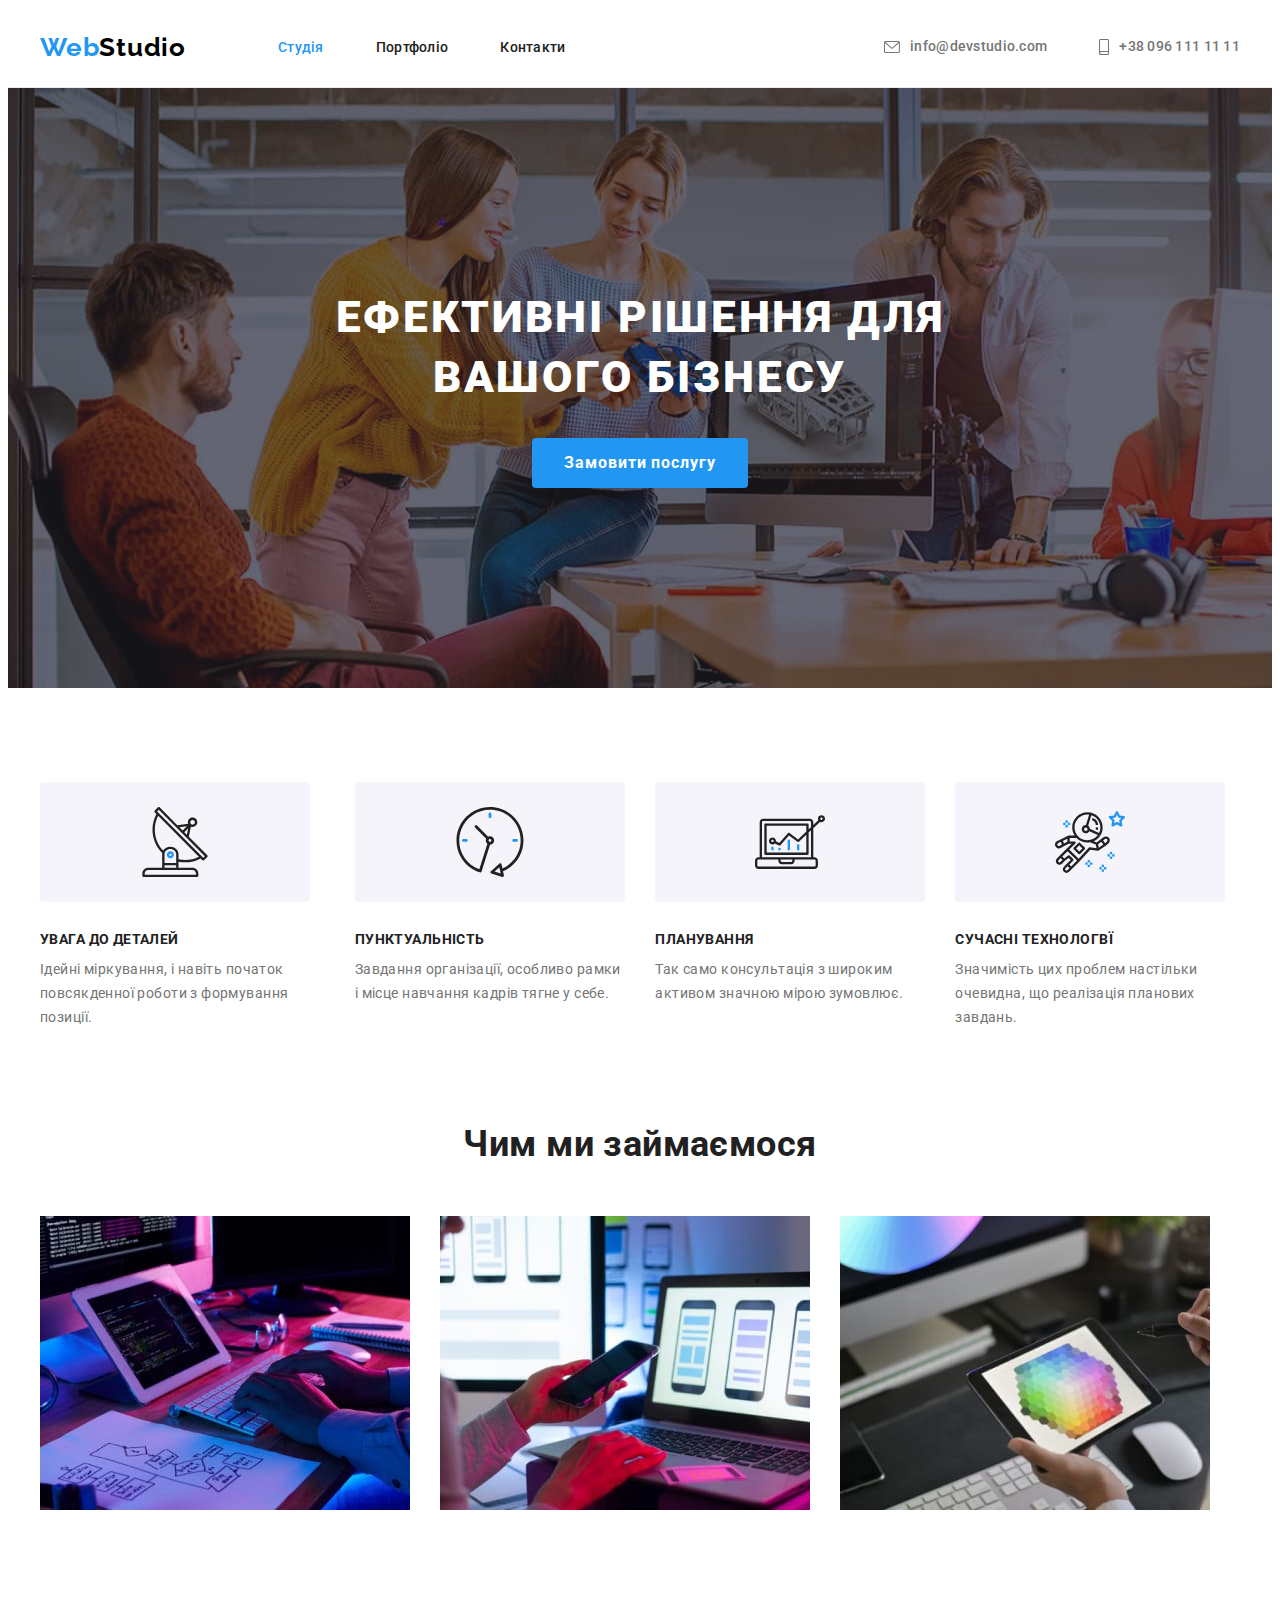
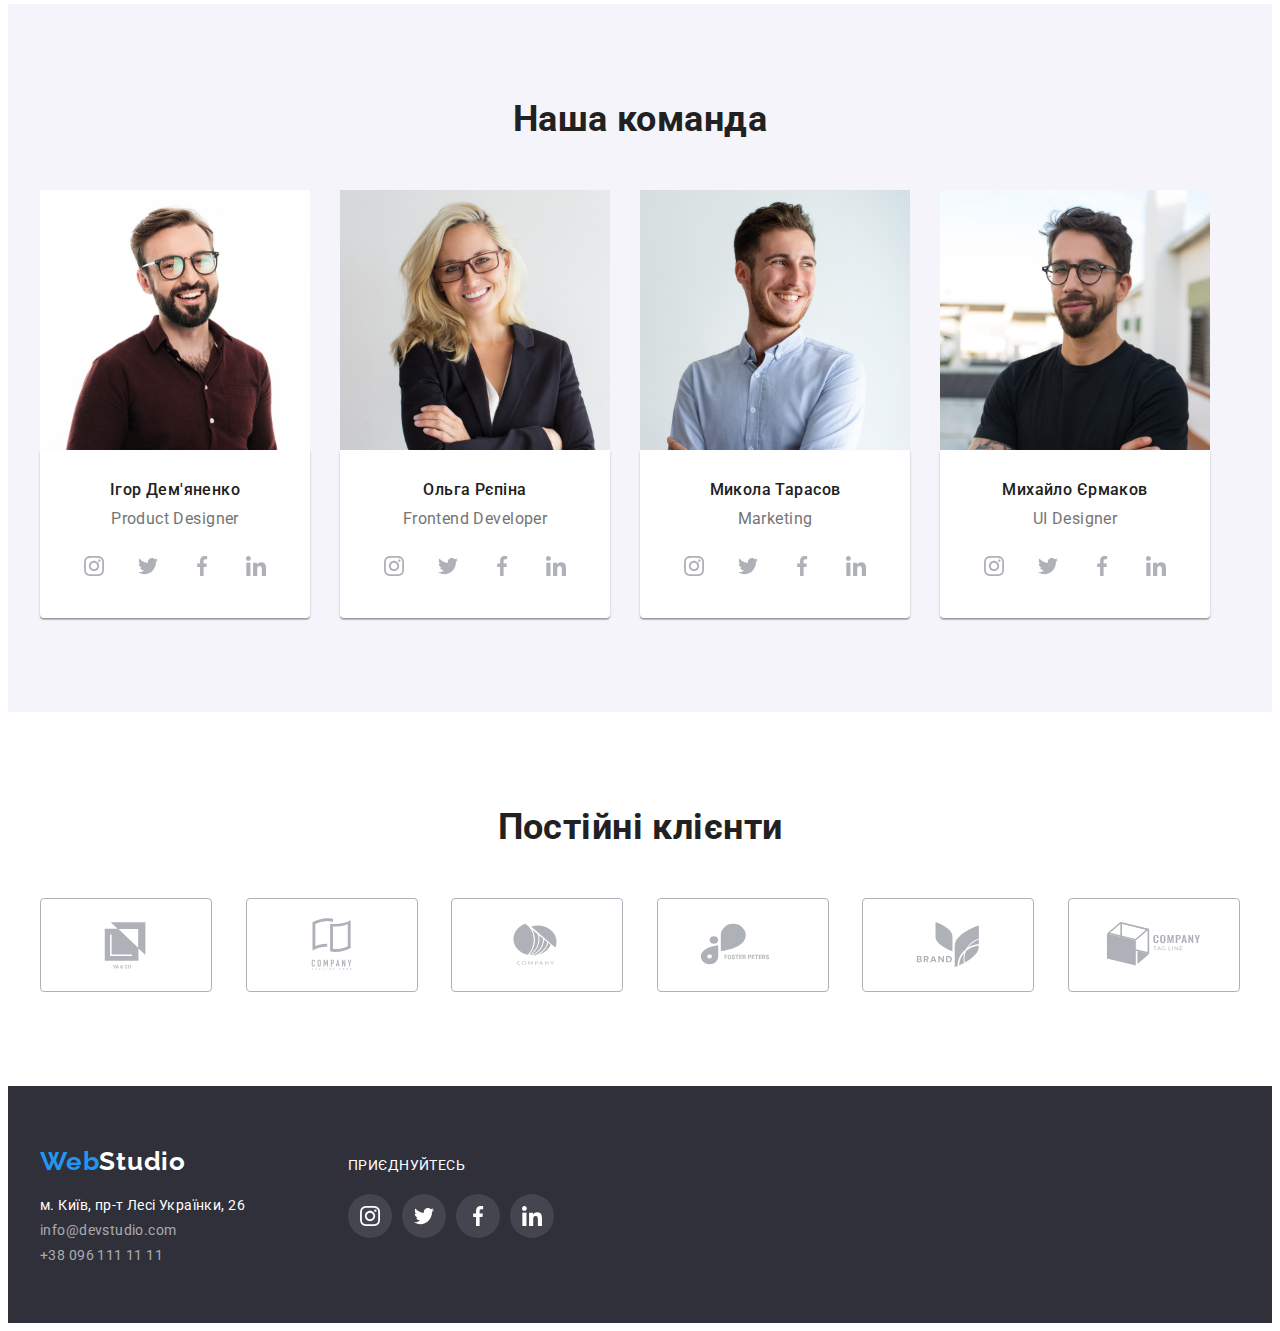
==== commit 14e81353: "style" ====
--- a/index.html
+++ b/index.html
@@ -15,7 +15,7 @@
     <link rel="preconnect" href="https://fonts.googleapis.com" />
     <link rel="preconnect" href="https://fonts.gstatic.com" crossorigin />
     <link
-      href="https://fonts.googleapis.com/css2?family=Raleway:wght@700&family=Roboto:ital,wght@0,400;0,500;0,700;1,900&display=swap"
+      href="https://fonts.googleapis.com/css2?family=Raleway:wght@700&family=Roboto:wght@400;500;700;900&display=swap"
       rel="stylesheet"
     />
     <link rel="stylesheet" href="./css/styles.css" />
@@ -77,9 +77,11 @@
           <h2 class="visually-hidden">Особливості</h2>
           <ul class="section-features-list">
             <li class="list section-features-list-item">
-              <svg class="features-pict" width="270" height="120">
-                <use href="./images/sprite/sprite.svg#antenna"></use>
-              </svg>
+              <div class="features-wrap">
+                <svg class="features-pict" width="70" height="70">
+                  <use href="./images/sprite/sprite.svg#antenna"></use>
+                </svg>
+              </div>
               <h3 class="section-features-list-title">Увага до деталей</h3>
               <p>
                 Ідейні міркування, і навіть початок повсякденної роботи з
@@ -87,9 +89,11 @@
               </p>
             </li>
             <li class="list section-features-list-item">
-              <svg class="features-pict" width="270" height="120">
-                <use href="./images/sprite/sprite.svg#clock"></use>
-              </svg>
+              <div class="features-wrap">
+                <svg class="features-pict" width="70" height="70">
+                  <use href="./images/sprite/sprite.svg#clock"></use>
+                </svg>
+              </div>
               <h3 class="section-features-list-title">Пунктуальність</h3>
               <p>
                 Завдання організації, особливо рамки і місце навчання кадрів
@@ -97,18 +101,22 @@
               </p>
             </li>
             <li class="list section-features-list-item">
-              <svg class="features-pict" width="270" height="120">
-                <use href="./images/sprite/sprite.svg#diagram"></use>
-              </svg>
+              <div class="features-wrap">
+                <svg class="features-pict" width="70" height="70">
+                  <use href="./images/sprite/sprite.svg#diagram"></use>
+                </svg>
+              </div>
               <h3 class="section-features-list-title">Планування</h3>
               <p>
                 Так само консультація з широким активом значною мірою зумовлює.
               </p>
             </li>
             <li class="list section-features-list-item">
-              <svg class="features-pict" width="270" height="120">
-                <use href="./images/sprite/sprite.svg#astronaut"></use>
-              </svg>
+              <div class="features-wrap">
+                <svg class="features-pict" width="70" height="70">
+                  <use href="./images/sprite/sprite.svg#astronaut"></use>
+                </svg>
+              </div>
               <h3 class="section-features-list-title">Сучасні технологвї</h3>
               <p>
                 Значимість цих проблем настільки очевидна, що реалізація
@@ -399,7 +407,7 @@
           </address>
         </div>
         <div class="footer-wraper-right">
-          <h3 class="footer-title">Приєднуйтесь</h3>
+          <p class="footer-title">Приєднуйтесь</p>
           <ul class="social-list list">
             <li class="social-list-item">
               <a href="" class="social-list-link footer-social-list-link link">
--- a/css/styles.css
+++ b/css/styles.css
@@ -147,41 +147,37 @@
 }
 
 .contacts-list-link {
+    display: flex;
+    align-items: center;
     font-weight: 500;
     line-height: 1.14;
     letter-spacing: 0.02em;
     color: var(--primary-text-color);
+    fill: var(--primary-text-color);
 }
 
 .contacts-list-link:hover,
 .contacts-list-link:focus {
     color: var(--accent-color);
+    fill: var(--accent-color);
 }
 
 .email-img {
     margin-right: 10px;
-    fill: var(--primary-text-color);
-}
-
-.email-img:hover,
-.email-img:focus {
-    fill: var(--accent-color);
 }
 
 .phone-img {
     margin-right: 10px;
-    fill: var(--primary-text-color);
-}
-
-.phone-img:hover,
-.phone-img:focus {
-    fill: var(--accent-color);
 }
 
 /* ========END HEDER======== */
 
 /* ========START HERO======== */
 .hero {
+    max-width: 1600px;
+    max-height: 600px;
+    margin-left: auto;
+    margin-right: auto;
     background-image: linear-gradient(
         rgba(47, 48, 58, 0.4),
         rgba(47, 48, 58, 0.4)), 
@@ -278,13 +274,17 @@
     margin-right: 30px;
 }
 
-.features-pict {
+.features-wrap {
+    display: flex;
+    align-items: center;
+    justify-content: center;
+    width: 270px;
+    height: 120px;
     margin-bottom: 30px;
-    background-color: var(--section-background-color);
+    background: var(--section-background-color);
     border-radius: 4px;
-    padding-left: 100px;
-    padding-right: 100px;
-}
+}
+
 .section-features-list-title {
     margin-bottom: 10px;
     font-size: 14px;
@@ -390,6 +390,7 @@
 
 .footer-container {
     display: flex;
+    align-items: baseline;
 }
 
 .footer-wraper-left {
@@ -421,10 +422,6 @@
     line-height: 1.14;
     text-transform: uppercase;
     color: #FFFFFF;
-}
-
-.footer-wraper-right {
-    padding-top: 12px;
 }
 
 .footer-social-list-link {
@@ -476,6 +473,10 @@
 .portfolio-btn:focus {
     background-color: var(--accent-color);
     color: #FFFFFF;
+    box-shadow: 
+        0px 3px 1px rgba(0, 0, 0, 0.1), 
+        0px 1px 2px rgba(0, 0, 0, 0.08), 
+        0px 2px 2px rgba(0, 0, 0, 0.12);
 }
 
 .portfolio-list {
